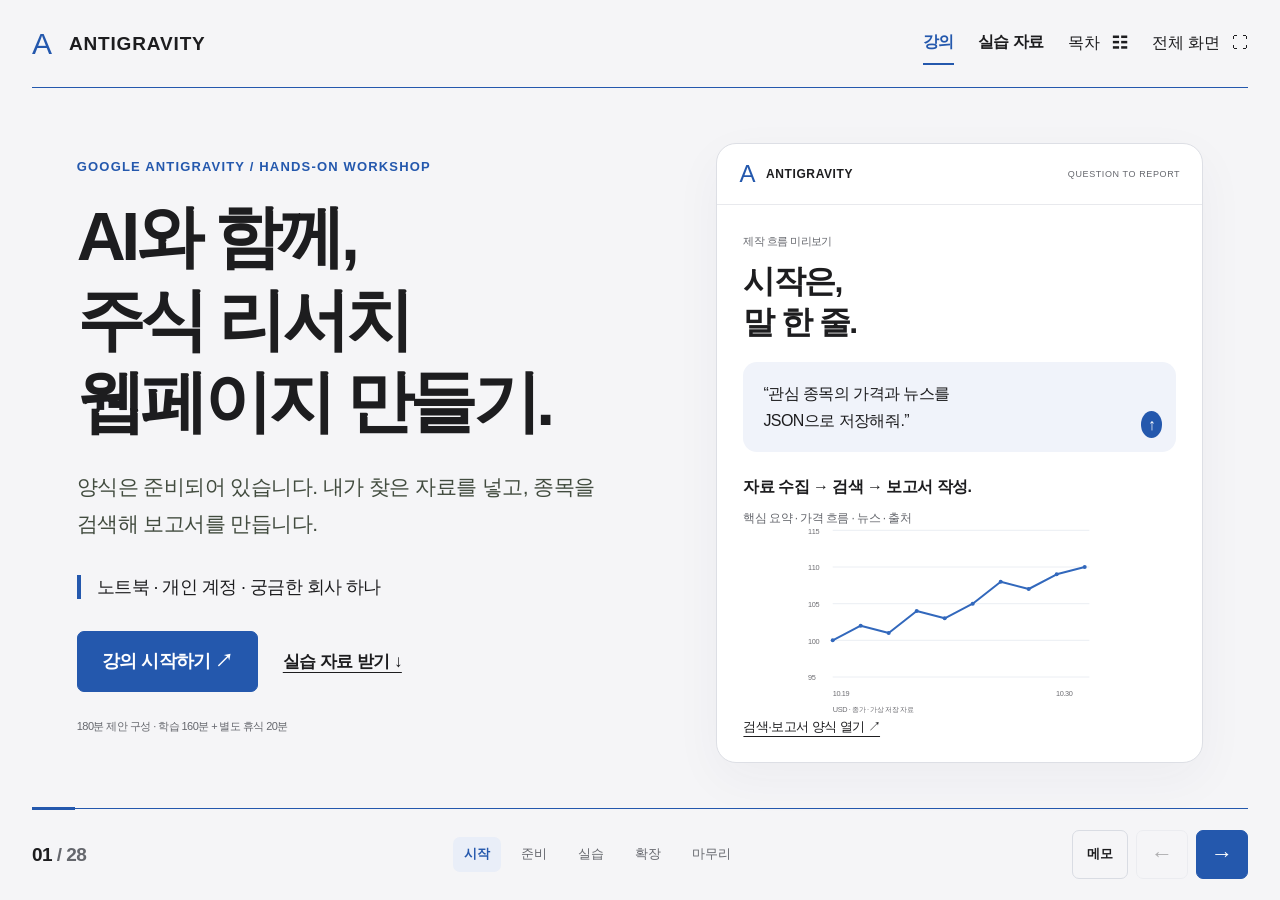
==== index.html @ e97033c8 "Add static stock report course site" ====
<!doctype html>
<html lang="ko">
<head><meta charset="utf-8"><meta name="viewport" content="width=device-width,initial-scale=1"><meta name="theme-color" content="#f5f5f7"><meta name="description" content="AI와 주식 리서치 웹페이지 만들기. 28장 강의, Antigravity 실습 프롬프트, 가격·뉴스 데이터와 보고서 예제."><title>AI와 주식 리서치 웹페이지 만들기 | Antigravity</title><link rel="icon" href="assets/mark.svg" type="image/svg+xml"><link rel="stylesheet" href="styles.css"></head>
<body><a class="skip" href="#main">본문 바로가기</a>
<header><a class="brand" href="#slide-1" aria-label="Antigravity 강의 첫 화면"><svg width="32" height="32" viewBox="0 0 40 40" aria-hidden="true"><path d="m20 3 18 9-18 9L2 12Zm-14 16-4 2 18 9 18-9-4-2M6 28l-4 2 18 9 18-9-4-2" fill="none" stroke="currentColor" stroke-width="3"/></svg>ANTIGRAVITY</a><nav aria-label="주 탐색"><a id="nav-lecture" href="#slide-1">강의</a><a id="nav-materials" href="#materials">실습 자료</a><button id="toc-open" class="nav-button">목차 <span aria-hidden="true">☷</span></button><button id="fullscreen" class="nav-button desktop-action">전체 화면 <span aria-hidden="true">⛶</span></button></nav></header>
<main id="main" tabindex="-1"><div id="deck" aria-label="강의 슬라이드"></div><section id="materials" hidden aria-labelledby="materials-title"></section></main>
<footer id="deck-footer"><div class="slide-number"><span id="current-page">01</span><span class="muted"> / 28</span></div><div id="chapters" aria-label="단원 이동"></div><div class="slide-controls"><button id="notes-toggle" aria-expanded="false" aria-controls="notes-panel" title="발표 메모">메모</button><button id="prev" aria-label="이전 슬라이드">←</button><button id="next" class="solid" aria-label="다음 슬라이드">→</button></div><div class="progress-track"><div id="progress"></div></div></footer>
<aside id="notes-panel" hidden aria-label="발표 메모"><button id="notes-close" aria-label="발표 메모 닫기">×</button><b>진행 메모 · 화면 공유 시 닫아주세요</b><p id="notes-text"></p><small id="notes-time"></small></aside>
<dialog id="toc-dialog" aria-labelledby="toc-title"><div class="dialog-head"><div><small>28 SLIDES / 180 MIN</small><h2 id="toc-title">오늘의 흐름</h2></div><button id="toc-close" aria-label="목차 닫기">×</button></div><p>시간은 제안 구성입니다. 원하는 슬라이드로 이동하세요.</p><div id="toc-list"></div><a class="button solid" href="#materials" id="toc-materials">실습 자료실 열기 ↗</a></dialog>
<div id="toast" role="status" aria-live="polite"></div><noscript><div class="nojs">슬라이드 조작에는 JavaScript가 필요합니다. <a href="materials/lecture.pdf">강의 PDF</a> 또는 <a href="materials/workshop-kit.zip">전체 자료 ZIP</a>을 내려받아 사용할 수 있습니다.</div></noscript>
<script src="content.js"></script><script src="app.js"></script></body></html>
---- styles.css ----
:root{--paper:#f5f5f7;--ink:#1d1d1f;--green:#2458ad;--line:#d9dce3;--muted:#65676d;--light:#e9eef8;--lime:#d3e1fa;--white:#fff;--radius:14px}*{box-sizing:border-box}html{scroll-behavior:smooth}body{margin:0;background:var(--paper);color:var(--ink);font-family:Arial,'Noto Sans CJK KR','Malgun Gothic',sans-serif;letter-spacing:-.035em}button,input,textarea,select{font:inherit}button,a,input,textarea,summary{touch-action:manipulation}button,a{ -webkit-tap-highlight-color:transparent}button{cursor:pointer}a{color:inherit;text-underline-offset:5px}button,.button{border:1px solid var(--line);background:transparent;color:var(--ink);padding:12px 19px;border-radius:7px;font-weight:600;text-decoration:none;display:inline-flex;gap:12px;align-items:center;justify-content:center;line-height:1.4}button:hover,.button:hover{background:var(--light);border-color:var(--green)}button:active,.button:active{transform:translateY(1px)}button:disabled{opacity:.32;cursor:default}button:focus-visible,a:focus-visible,textarea:focus-visible,input:focus-visible,select:focus-visible,summary:focus-visible{outline:3px solid var(--green);outline-offset:4px}.solid{background:var(--green);color:#fff;border-color:var(--green)}.solid:hover{background:#19458c;color:#fff}.muted{color:var(--muted)}[hidden]{display:none!important}.skip{position:fixed;left:20px;top:-80px;background:var(--ink);color:white;z-index:99;padding:15px}.skip:focus{top:10px}header{height:88px;margin:0 32px;border-bottom:1px solid var(--green);display:flex;align-items:center;justify-content:space-between;gap:24px}header .brand{display:flex;align-items:center;gap:10px;font-size:23px;letter-spacing:.015em;font-weight:800;text-decoration:none;white-space:nowrap}.brand svg{color:var(--green)}.brand span{font-weight:400;color:var(--green)}nav{display:flex;align-items:center;gap:24px;font-size:16px}nav>a{font-weight:600;text-decoration:none;padding:10px 0;border-bottom:2px solid transparent}nav>a[aria-current]{border-color:var(--green);color:var(--green)}.nav-button{padding:8px 0;border:0;background:none;font-weight:500}.nav-button:hover{background:none;color:var(--green)}main:focus{outline:none}.slide{min-height:calc(100svh - 180px);padding:50px 6vw 40px;display:flex;flex-direction:column;justify-content:center;max-width:1700px;margin:auto}.slide-layout{display:grid;grid-template-columns:1.15fr 1fr;align-items:center;gap:6vw;width:100%}.slide h1,.slide h2{font-size:clamp(40px,4.8vw,77px);line-height:1.22;font-weight:800;letter-spacing:-.065em;margin:0 0 25px;word-break:keep-all}.slide h1{font-size:clamp(45px,5.8vw,90px)}.slide .lead{font-size:clamp(18px,1.65vw,26px);line-height:1.75;word-break:keep-all;max-width:760px;margin:0 0 26px;color:#424c3f}.slide .kicker{font-size:13px;letter-spacing:.09em;color:var(--green);font-weight:600;margin:0 0 22px}.course-note{border-left:4px solid var(--green);padding-left:16px;font-size:18px;margin:32px 0;color:var(--ink)}.hero-actions{display:flex;align-items:center;gap:25px;flex-wrap:wrap;margin-top:32px}.hero-actions .button{font-size:18px;padding:17px 24px}.text-link{font-size:17px;font-weight:600}.hero-art{display:flex;flex-direction:column;align-items:center;justify-content:center;min-width:0}.hero-art svg{width:100%;max-height:490px;overflow:visible}.hero-art figcaption{font-size:17px;margin-top:20px;text-align:center;letter-spacing:-.02em}.hero-art figure{margin:0}.hero-art small{display:block;text-align:center;color:var(--muted);margin-top:10px;font-size:12px}.items{list-style:none;margin:0;padding:0;width:100%}.items li{border-top:1px solid var(--line);padding:22px 0;display:flex;gap:20px;align-items:baseline;line-height:1.7;font-size:20px;word-break:keep-all}.items li:last-child{border-bottom:1px solid var(--line)}.items .item-index{font-size:12px;font-weight:700;color:var(--green);letter-spacing:.06em}.items b{font-size:21px;display:block;margin-bottom:4px}.items .item-copy{flex:1}.items .item-copy span{font-size:17px;color:var(--muted)}.slide.standard .slide-layout,.slide.contrast .slide-layout{gap:7vw}.slide-caption{font-size:12px;color:var(--muted);line-height:1.7;margin-top:25px}.flow-visual{display:grid;gap:12px}.flow-step{padding:21px 24px;background:var(--light);border-left:4px solid var(--green);font-size:22px;font-weight:700}.flow-step small{font-size:14px;font-weight:400;display:block;margin-top:7px}.flow-arrow{margin:0 25px;color:var(--green)}.prompt-box{background:#f0f3f9;border:1px solid #d1d9e8;border-radius:var(--radius);overflow:hidden}.prompt-top{background:#e5ebf5;display:flex;gap:14px;align-items:center;justify-content:space-between;padding:18px 22px;border-bottom:1px solid #d1d9e8}.prompt-top span{font-size:12px;letter-spacing:.05em;color:var(--green);font-weight:700}.prompt-box pre{white-space:pre-wrap;overflow-wrap:anywhere;line-height:1.8;font:16px/1.8 Arial,'Noto Sans CJK KR','Malgun Gothic',sans-serif;margin:0;padding:22px;letter-spacing:-.02em}.prompt-input{font-size:13px;border-top:1px solid #d1d9e8;margin:0;padding:14px 22px;color:var(--muted);overflow-wrap:anywhere}.prompt-box button{background:var(--paper);padding:8px 13px;font-size:13px;white-space:nowrap}.prompt-lead{font-size:15px;margin:0 0 14px;color:var(--green)}.data-preview{min-width:0}.table-scroll{overflow:auto;border:1px solid var(--line);border-radius:10px;background:#fff}table{border-collapse:collapse;width:100%;font-size:14px;letter-spacing:-.02em}th,td{text-align:left;padding:14px 16px;border-bottom:1px solid var(--line);white-space:nowrap}th{font-size:12px;color:var(--muted);background:#f0f3f8;font-weight:600}tbody tr:last-child td{border-bottom:0}tr.issue{background:#fff3d9}.table-note{font-size:13px;line-height:1.7;color:var(--muted)}.data-label{display:inline-block;color:#695414;background:#fff0c6;padding:6px 10px;border-radius:4px;font-size:12px;margin-bottom:14px;font-weight:700}.bars{display:grid;gap:18px;padding:26px;background:var(--light);border-radius:var(--radius);margin-bottom:20px}.bar-row{display:grid;grid-template-columns:20px 1fr 80px;align-items:center;gap:16px;font-size:15px}.bar-track{background:#dce4f3;height:16px;border-radius:2px}.bar-fill{height:16px;background:var(--green);border-radius:2px}.bar-row:last-child .bar-fill{background:#6489c4}.bar-row strong{font-size:14px}.result-title{font-size:14px;color:var(--muted);margin:0}.comparison{font-size:28px;line-height:1.6;padding:30px;border-left:4px solid var(--green);background:var(--light)}.comparison small{display:block;font-size:15px;margin-top:20px;color:var(--muted)}.quote{font-size:clamp(24px,2.7vw,40px);line-height:1.65;word-break:keep-all;border-top:3px solid var(--green);padding-top:32px}footer{height:92px;margin:0 32px;border-top:1px solid var(--green);display:flex;align-items:center;gap:24px;position:relative}.slide-number{font-size:19px;font-weight:700;min-width:90px;white-space:nowrap;font-variant-numeric:tabular-nums}#chapters{display:flex;gap:9px;margin:auto;flex-wrap:wrap}#chapters button{padding:8px 11px;border:0;font-weight:400;font-size:13px;color:var(--muted)}#chapters button.active{background:var(--light);color:var(--green);font-weight:700}.slide-controls{display:flex;gap:8px}.slide-controls button{padding:8px 14px;font-size:22px;min-width:46px}#notes-toggle{font-size:13px;min-width:auto}.progress-track{position:absolute;top:-2px;left:0;width:100%;height:3px;pointer-events:none}#progress{height:3px;background:var(--green);transition:width .2s}#notes-panel{position:fixed;bottom:100px;right:32px;max-width:520px;width:calc(100% - 40px);border:1px solid var(--green);border-radius:12px;background:#fff;padding:24px;z-index:20;box-shadow:0 15px 60px #20262022;font-size:16px;line-height:1.7}#notes-panel b{font-size:13px;color:var(--green)}#notes-close{float:right;border:0;padding:0 8px;font-size:22px}dialog{border:1px solid var(--line);border-radius:16px;background:var(--paper);color:var(--ink);padding:30px;max-width:860px;width:calc(100% - 32px);max-height:85svh}dialog::backdrop{background:#18231977;backdrop-filter:blur(3px)}.dialog-head{display:flex;justify-content:space-between;gap:20px}.dialog-head small{font-size:12px;letter-spacing:.08em;color:var(--green)}.dialog-head h2{font-size:32px;margin:10px 0}.dialog-head button{align-self:start;font-size:24px;padding:4px 14px}#toc-list{display:grid;grid-template-columns:1fr 1fr;gap:7px;margin:24px 0}#toc-list button{justify-content:start;text-align:left;padding:13px;line-height:1.5;font-weight:500;font-size:14px}#toc-list button.active{border-color:var(--green);background:var(--light)}#toc-list button span{color:var(--green);font-size:12px}#toast{position:fixed;bottom:25px;left:50%;transform:translateX(-50%);padding:13px 22px;background:var(--ink);color:white;border-radius:8px;z-index:100;font-size:14px;max-width:90vw;opacity:0;pointer-events:none;transition:opacity .15s}#toast.visible{opacity:1}.nojs{padding:50px;line-height:2}#materials{max-width:1280px;margin:auto;padding:60px 40px 80px}.resource-heading{display:flex;align-items:end;justify-content:space-between;gap:30px;margin-bottom:30px}.resource-heading h1{font-size:clamp(32px,4.8vw,64px);line-height:1.2;margin:0 0 20px;font-weight:800;letter-spacing:-.06em}.resource-heading p{line-height:1.8;font-size:17px;color:var(--muted);margin:0;max-width:650px}.resource-actions{display:flex;gap:10px;flex-wrap:wrap;margin:25px 0}.resource-tabs{position:sticky;top:0;background:var(--paper);z-index:5;border-top:1px solid var(--line);border-bottom:1px solid var(--line);padding:10px 0;display:flex;gap:6px;flex-wrap:wrap}.resource-tabs button{border:0;font-size:14px}.resource-tabs button[aria-selected=true]{background:var(--green);color:white}.resource-panel{padding-top:35px}.resource-panel h2{font-size:27px;margin:0 0 12px}.resource-panel>.intro{color:var(--muted);line-height:1.8;max-width:800px;margin:0 0 25px}.notice{padding:18px 22px;background:var(--light);border-left:3px solid var(--green);font-size:14px;line-height:1.8;margin:20px 0 30px}.download-list{display:grid;grid-template-columns:1fr 1fr;column-gap:35px}.download-item{display:flex;align-items:center;justify-content:space-between;gap:16px;border-top:1px solid var(--line);padding:24px 0;text-decoration:none}.download-item:hover{color:var(--green)}.download-item b{display:block;font-size:18px;margin-bottom:7px}.download-item small{display:block;color:var(--muted);font-size:13px;line-height:1.6}.download-item .extension{border:1px solid var(--line);padding:8px;border-radius:5px;font-size:11px;letter-spacing:0;min-width:48px;text-align:center}.prompt-resource{padding:24px 0;border-top:1px solid var(--line)}.prompt-resource summary{cursor:pointer;list-style:none;display:flex;gap:20px;align-items:center;font-size:20px;font-weight:700}.prompt-resource summary::after{content:'＋';margin-left:auto;font-weight:400}.prompt-resource[open] summary::after{content:'−'}.prompt-resource summary small{color:var(--green);font-size:13px}.prompt-resource .prompt-box{margin-top:20px}.prompt-resource .download-text{font-size:14px;display:inline-block;margin-top:15px}.filters{display:flex;align-items:center;gap:12px;margin:24px 0;flex-wrap:wrap}.filters label{font-size:14px}.filters select{background:white;color:var(--ink);padding:10px 16px;border:1px solid var(--line);border-radius:6px}.filters small{margin-left:auto;color:var(--muted)}.answer{margin:28px 0;padding:20px 24px;background:var(--light);border-radius:8px}.answer summary{font-weight:700;cursor:pointer}.answer p{line-height:1.9;font-size:15px}.worksheet-grid{display:grid;grid-template-columns:1fr 1fr;gap:22px}.field{display:flex;flex-direction:column;gap:10px}.field label{font-size:15px;font-weight:600}.field textarea{min-height:130px;padding:16px;resize:vertical;background:#fff;border:1px solid var(--line);border-radius:8px;line-height:1.8;letter-spacing:0;color:var(--ink);width:100%}.save-status{font-size:13px;color:var(--green);line-height:1.7}.sources-list{list-style:none;padding:0}.sources-list li{border-top:1px solid var(--line);padding:24px 0}.sources-list a{font-size:17px;font-weight:700;overflow-wrap:anywhere}.sources-list p{line-height:1.8;color:var(--muted);font-size:14px}.resource-bottom{border-top:1px solid var(--line);margin-top:50px;padding-top:25px;display:flex;justify-content:space-between;gap:20px;flex-wrap:wrap;color:var(--muted);font-size:13px}.compact-items{margin-top:20px}.compact-items li{font-size:15px;padding:12px 0}.compact-items b{font-size:16px;margin-bottom:2px}.compact-items .item-copy span{font-size:14px}.print-only{display:none}.panel-links{display:flex;flex-wrap:wrap;gap:12px;margin:20px 0}.diagram-range{margin-top:20px;display:flex;gap:12px;align-items:center;font-size:14px;color:var(--muted)}.diagram-range input{accent-color:var(--green);width:150px;max-width:45vw}.hero .diagram-range{display:none}.slide-source{margin-top:20px;font-size:12px;color:var(--muted);line-height:1.7}
@media(min-width:1600px){.slide{padding-top:65px;padding-bottom:65px}.hero-art svg{max-height:620px}.prompt-box pre{font-size:19px}.items li{padding:28px 0}}
@media(max-width:1050px){header{margin:0 24px}nav{gap:16px}.slide{padding:40px 5vw;min-height:calc(100svh - 170px)}.slide-layout{gap:35px}.slide h1{font-size:54px}.slide h2{font-size:43px}.slide .lead{font-size:18px}.prompt-box pre{font-size:14px}.items li{font-size:17px;padding:17px 0}.items b{font-size:18px}.items .item-copy span{font-size:15px}.hero-art svg{max-height:400px}#chapters button{padding:7px;font-size:12px}footer{margin:0 24px;height:82px}.hero-actions .button{font-size:16px}.hero-actions{gap:20px}.slide-controls{gap:5px}.slide-controls button{padding:8px 11px}#materials{padding:40px 28px}}
@media(max-width:740px){header{height:72px;margin:0 18px;gap:15px}.brand svg{width:26px;height:26px}header .brand{font-size:17px;gap:5px}nav{gap:15px;font-size:13px}.desktop-action{display:none}.nav-button{font-size:13px}.slide{padding:35px 24px 30px;min-height:calc(100svh - 150px)}.slide-layout{grid-template-columns:1fr;gap:28px}.slide h1{font-size:clamp(36px,7.8vw,54px);margin-bottom:18px}.slide h2{font-size:clamp(34px,7vw,47px);margin-bottom:18px}.slide .lead{font-size:17px;margin-bottom:18px;line-height:1.8}.slide .kicker{margin-bottom:16px;font-size:11px}.hero-art svg{max-height:300px;width:280px}.hero-art figcaption{font-size:14px;margin-top:0}.hero .hero-art{order:1}.hero-actions{margin-top:22px;gap:20px}.hero-actions .button{padding:13px 17px}.hero-actions .text-link{font-size:14px}.course-note{font-size:15px;margin:20px 0}.items li{padding:15px 0}.items b{font-size:17px}.items .item-copy span{font-size:15px}#chapters{display:none}footer{margin:0 18px;height:78px;justify-content:space-between}.slide-controls button{padding:8px 13px}.slide-number{font-size:17px}.slide.prompt .slide-layout{gap:20px}.prompt-box pre{font-size:15px;padding:18px;line-height:1.9}.prompt-top{padding:14px 18px}.compact-items{margin-top:10px}.compact-items li{padding:9px 0}#notes-panel{right:20px;bottom:88px}.resource-heading{display:block}.resource-heading h1{font-size:40px}.resource-heading p{font-size:15px}#materials{padding:36px 20px 50px}.resource-actions .button{font-size:13px;padding:11px 13px}.resource-tabs{gap:0;justify-content:space-between}.resource-tabs button{font-size:13px;padding:11px 9px}.download-list,.worksheet-grid{grid-template-columns:1fr}.download-item{padding:20px 0}.prompt-resource summary{font-size:17px}.resource-panel h2{font-size:25px}.resource-panel>.intro{font-size:15px}.resource-panel{padding-top:26px}#toc-list{grid-template-columns:1fr}dialog{padding:23px}.comparison{font-size:24px;padding:24px}.filters small{width:100%;margin-left:0}.bar-row{grid-template-columns:16px 1fr 75px}.data-preview th,.data-preview td{padding:11px}.resource-bottom{line-height:1.8}.flow-step{font-size:20px}}
@media(prefers-reduced-motion:reduce){html{scroll-behavior:auto}*{transition:none!important}}
@media print{@page{size:A4 landscape;margin:12mm}body{background:#fff;font-family:Arial,'Noto Sans CJK KR',sans-serif}header,footer,dialog,#toast,#notes-panel,.hero-actions,.diagram-range,.copy-btn,.resource-tabs,.resource-actions,.resource-bottom,.skip{display:none!important}#deck{display:block!important}#materials{display:none!important}.slide[hidden]{display:flex!important}.slide{min-height:0;height:182mm;max-height:182mm;break-after:page;page-break-after:always;padding:8mm 5mm 5mm;position:relative;justify-content:center}.slide:last-child{break-after:auto;page-break-after:auto}.slide-layout{grid-template-columns:1.1fr 1fr;gap:12mm}.slide h1{font-size:36pt}.slide h2{font-size:29pt}.slide .lead{font-size:13pt;line-height:1.7}.slide .kicker{font-size:9pt;margin-bottom:5mm}.items li{padding:4mm 0}.items b{font-size:13pt}.items .item-copy span{font-size:11pt}.slide-caption,.slide-source{font-size:8pt}.prompt-box pre{font-size:10pt;padding:4mm;line-height:1.65}.prompt-top{padding:3mm 4mm}.prompt-input{font-size:8pt;padding:3mm}.hero-art svg{height:115mm;max-width:100%;width:100%}.course-note{font-size:12pt}.print-only{display:block;position:absolute;bottom:0;left:5mm;font-size:8pt;color:var(--muted)}.table-scroll{overflow:visible}table{font-size:10pt}th,td{padding:3mm}.bars{padding:5mm;gap:4mm}.comparison{font-size:20pt}.flow-step{padding:4mm;font-size:16pt}*{-webkit-print-color-adjust:exact;print-color-adjust:exact}}
header .brand{font-size:19px;letter-spacing:.045em}header .brand svg{display:none}.brand:before{content:'A';color:var(--green);font-size:30px;font-weight:500;margin-right:6px}.hero h1{font-size:clamp(48px,5.3vw,80px)}.report-card{background:#fff;border:1px solid #dddfe5;border-radius:20px;box-shadow:0 16px 50px #2535530b;overflow:hidden}.report-bar{padding:16px 22px;border-bottom:1px solid #e8e9ed;display:flex;align-items:center;gap:10px;font-size:12px;letter-spacing:.05em}.app-mark{color:var(--green);font-size:24px}.report-bar small{font-size:9px;margin-left:auto;color:var(--muted)}.report-card-body{padding:26px}.mini-label{font-size:11px;color:var(--muted)}.report-card h3{font-size:32px;line-height:1.3;margin:12px 0 18px;letter-spacing:-.05em}.request-bubble{background:#f0f3fa;border-radius:14px;padding:18px 20px;font-size:16px;line-height:1.7;position:relative;margin-bottom:25px}.request-bubble span{position:absolute;right:14px;bottom:14px;border-radius:50%;background:#2458ad;color:white;padding:0 7px}.preview-summary b{font-size:16px}.preview-summary p{font-size:12px;color:var(--muted);margin-bottom:0}.report-card .stock-chart{max-height:190px}.stock-chart{width:100%;height:auto;display:block}.report-card-body>a{font-size:13px}.chart-card{border:1px solid var(--line);background:#fff;padding:26px;border-radius:16px}.metric-row{display:flex;gap:22px;justify-content:space-between;margin-top:20px}.metric-row small{font-size:12px;display:block;color:var(--muted);margin-bottom:10px}.metric-row b{font-size:25px}.metric-row em{font-size:13px;font-style:normal;font-weight:400}.file-stack{padding:20px;background:white;border:1px solid var(--line);border-radius:16px}.file-stack>div{padding:28px 14px;display:flex;gap:18px;border-bottom:1px solid var(--line);align-items:center}.file-stack b{font-size:23px;letter-spacing:0}.file-stack small{color:var(--muted);font-size:14px;margin-left:auto}.file-stack>p{padding-left:14px;font-size:14px;color:var(--muted)}.news-row{padding:22px 0;border-top:1px solid var(--line)}.news-row small{font-size:12px;color:var(--muted)}.news-row h4{font-size:19px;margin:10px 0;line-height:1.5}.news-row p,.news-row a,.news-row span{font-size:14px}.news-row p{color:var(--muted)}input[type=search]{border:1px solid var(--line);padding:11px;border-radius:6px;background:white;color:var(--ink);max-width:100%;min-width:0}.hero .slide-layout{grid-template-columns:1.13fr 1fr;gap:7vw}.hero .slide-caption{font-size:11px}@media(max-width:740px){header .brand{font-size:12px;letter-spacing:.02em}.brand:before{font-size:23px;margin-right:0}nav{gap:12px;font-size:12px}.hero .slide-layout{grid-template-columns:1fr;gap:30px}.hero h1{font-size:47px}.report-card-body{padding:22px}.report-card h3{font-size:28px}.file-stack>div{gap:10px;padding:20px 5px}.file-stack b{font-size:18px}.file-stack small{font-size:12px}.metric-row{gap:10px}.metric-row b{font-size:22px}.chart-card{padding:17px}}@media print{.hero .slide-layout{grid-template-columns:1.1fr 1fr;gap:12mm}.hero h1{font-size:36pt}.report-card-body{padding:4mm}.report-card h3{font-size:18pt;margin:3mm 0}.report-bar{padding:3mm}.request-bubble{font-size:10pt;padding:3mm;margin:3mm 0}.report-card .stock-chart{max-height:48mm}.chart-card{padding:5mm}.file-stack>div{padding:7mm 3mm}.stock-chart{max-height:85mm}.metric-row b{font-size:19pt}}
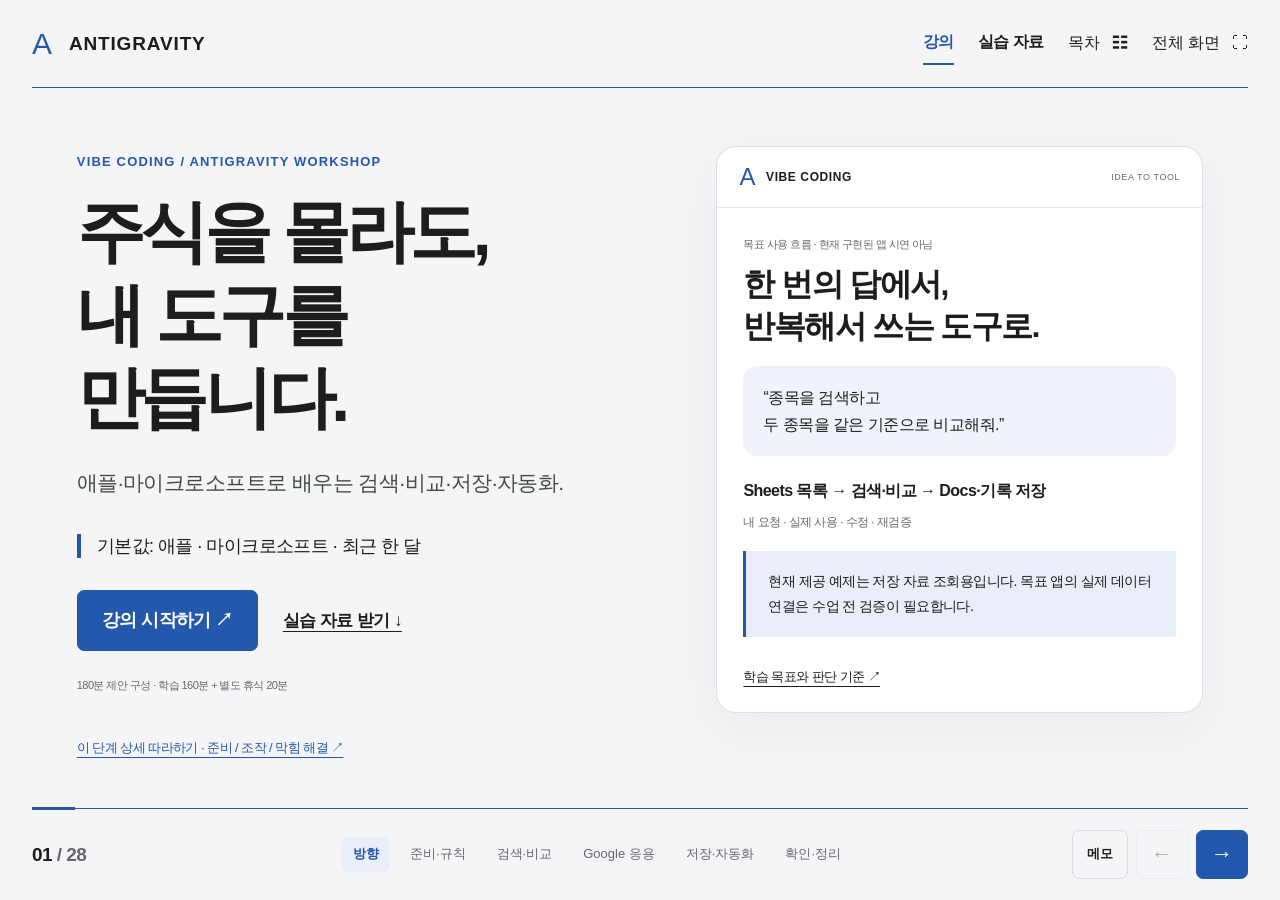
==== commit 64c30657: "Update site to the requested slide deck" ====
--- a/index.html
+++ b/index.html
@@ -1,6 +1,6 @@
 <!doctype html>
 <html lang="ko">
-<head><meta charset="utf-8"><meta name="viewport" content="width=device-width,initial-scale=1"><meta name="theme-color" content="#f5f5f7"><meta name="description" content="AI와 주식 리서치 웹페이지 만들기. 28장 강의, Antigravity 실습 프롬프트, 가격·뉴스 데이터와 보고서 예제."><title>AI와 주식 리서치 웹페이지 만들기 | Antigravity</title><link rel="icon" href="assets/mark.svg" type="image/svg+xml"><link rel="stylesheet" href="styles.css"></head>
+<head><meta charset="utf-8"><meta name="viewport" content="width=device-width,initial-scale=1"><meta name="theme-color" content="#f5f5f7"><meta name="description" content="AI와 나만의 주식 리서치 도구 만들기. 28장 강의, 빈칸 없는 요청 24개, 초보자 상세 교재와 Google 앱·Firebase·자동화 응용을 포함한 3시간 수업."><title>AI와 나만의 주식 리서치 도구 만들기 | Antigravity</title><link rel="icon" href="assets/mark.svg" type="image/svg+xml"><link rel="stylesheet" href="styles.css?v=6de6c22e990b"></head>
 <body><a class="skip" href="#main">본문 바로가기</a>
 <header><a class="brand" href="#slide-1" aria-label="Antigravity 강의 첫 화면"><svg width="32" height="32" viewBox="0 0 40 40" aria-hidden="true"><path d="m20 3 18 9-18 9L2 12Zm-14 16-4 2 18 9 18-9-4-2M6 28l-4 2 18 9 18-9-4-2" fill="none" stroke="currentColor" stroke-width="3"/></svg>ANTIGRAVITY</a><nav aria-label="주 탐색"><a id="nav-lecture" href="#slide-1">강의</a><a id="nav-materials" href="#materials">실습 자료</a><button id="toc-open" class="nav-button">목차 <span aria-hidden="true">☷</span></button><button id="fullscreen" class="nav-button desktop-action">전체 화면 <span aria-hidden="true">⛶</span></button></nav></header>
 <main id="main" tabindex="-1"><div id="deck" aria-label="강의 슬라이드"></div><section id="materials" hidden aria-labelledby="materials-title"></section></main>
@@ -8,4 +8,4 @@
 <aside id="notes-panel" hidden aria-label="발표 메모"><button id="notes-close" aria-label="발표 메모 닫기">×</button><b>진행 메모 · 화면 공유 시 닫아주세요</b><p id="notes-text"></p><small id="notes-time"></small></aside>
 <dialog id="toc-dialog" aria-labelledby="toc-title"><div class="dialog-head"><div><small>28 SLIDES / 180 MIN</small><h2 id="toc-title">오늘의 흐름</h2></div><button id="toc-close" aria-label="목차 닫기">×</button></div><p>시간은 제안 구성입니다. 원하는 슬라이드로 이동하세요.</p><div id="toc-list"></div><a class="button solid" href="#materials" id="toc-materials">실습 자료실 열기 ↗</a></dialog>
 <div id="toast" role="status" aria-live="polite"></div><noscript><div class="nojs">슬라이드 조작에는 JavaScript가 필요합니다. <a href="materials/lecture.pdf">강의 PDF</a> 또는 <a href="materials/workshop-kit.zip">전체 자료 ZIP</a>을 내려받아 사용할 수 있습니다.</div></noscript>
-<script src="content.js"></script><script src="app.js"></script></body></html>
+<script src="content.js?v=da74cb90b670"></script><script src="app.js?v=c0c71d96e791"></script></body></html>
--- a/styles.css
+++ b/styles.css
@@ -5,3 +5,5 @@
 @media(prefers-reduced-motion:reduce){html{scroll-behavior:auto}*{transition:none!important}}
 @media print{@page{size:A4 landscape;margin:12mm}body{background:#fff;font-family:Arial,'Noto Sans CJK KR',sans-serif}header,footer,dialog,#toast,#notes-panel,.hero-actions,.diagram-range,.copy-btn,.resource-tabs,.resource-actions,.resource-bottom,.skip{display:none!important}#deck{display:block!important}#materials{display:none!important}.slide[hidden]{display:flex!important}.slide{min-height:0;height:182mm;max-height:182mm;break-after:page;page-break-after:always;padding:8mm 5mm 5mm;position:relative;justify-content:center}.slide:last-child{break-after:auto;page-break-after:auto}.slide-layout{grid-template-columns:1.1fr 1fr;gap:12mm}.slide h1{font-size:36pt}.slide h2{font-size:29pt}.slide .lead{font-size:13pt;line-height:1.7}.slide .kicker{font-size:9pt;margin-bottom:5mm}.items li{padding:4mm 0}.items b{font-size:13pt}.items .item-copy span{font-size:11pt}.slide-caption,.slide-source{font-size:8pt}.prompt-box pre{font-size:10pt;padding:4mm;line-height:1.65}.prompt-top{padding:3mm 4mm}.prompt-input{font-size:8pt;padding:3mm}.hero-art svg{height:115mm;max-width:100%;width:100%}.course-note{font-size:12pt}.print-only{display:block;position:absolute;bottom:0;left:5mm;font-size:8pt;color:var(--muted)}.table-scroll{overflow:visible}table{font-size:10pt}th,td{padding:3mm}.bars{padding:5mm;gap:4mm}.comparison{font-size:20pt}.flow-step{padding:4mm;font-size:16pt}*{-webkit-print-color-adjust:exact;print-color-adjust:exact}}
 header .brand{font-size:19px;letter-spacing:.045em}header .brand svg{display:none}.brand:before{content:'A';color:var(--green);font-size:30px;font-weight:500;margin-right:6px}.hero h1{font-size:clamp(48px,5.3vw,80px)}.report-card{background:#fff;border:1px solid #dddfe5;border-radius:20px;box-shadow:0 16px 50px #2535530b;overflow:hidden}.report-bar{padding:16px 22px;border-bottom:1px solid #e8e9ed;display:flex;align-items:center;gap:10px;font-size:12px;letter-spacing:.05em}.app-mark{color:var(--green);font-size:24px}.report-bar small{font-size:9px;margin-left:auto;color:var(--muted)}.report-card-body{padding:26px}.mini-label{font-size:11px;color:var(--muted)}.report-card h3{font-size:32px;line-height:1.3;margin:12px 0 18px;letter-spacing:-.05em}.request-bubble{background:#f0f3fa;border-radius:14px;padding:18px 20px;font-size:16px;line-height:1.7;position:relative;margin-bottom:25px}.request-bubble span{position:absolute;right:14px;bottom:14px;border-radius:50%;background:#2458ad;color:white;padding:0 7px}.preview-summary b{font-size:16px}.preview-summary p{font-size:12px;color:var(--muted);margin-bottom:0}.report-card .stock-chart{max-height:190px}.stock-chart{width:100%;height:auto;display:block}.report-card-body>a{font-size:13px}.chart-card{border:1px solid var(--line);background:#fff;padding:26px;border-radius:16px}.metric-row{display:flex;gap:22px;justify-content:space-between;margin-top:20px}.metric-row small{font-size:12px;display:block;color:var(--muted);margin-bottom:10px}.metric-row b{font-size:25px}.metric-row em{font-size:13px;font-style:normal;font-weight:400}.file-stack{padding:20px;background:white;border:1px solid var(--line);border-radius:16px}.file-stack>div{padding:28px 14px;display:flex;gap:18px;border-bottom:1px solid var(--line);align-items:center}.file-stack b{font-size:23px;letter-spacing:0}.file-stack small{color:var(--muted);font-size:14px;margin-left:auto}.file-stack>p{padding-left:14px;font-size:14px;color:var(--muted)}.news-row{padding:22px 0;border-top:1px solid var(--line)}.news-row small{font-size:12px;color:var(--muted)}.news-row h4{font-size:19px;margin:10px 0;line-height:1.5}.news-row p,.news-row a,.news-row span{font-size:14px}.news-row p{color:var(--muted)}input[type=search]{border:1px solid var(--line);padding:11px;border-radius:6px;background:white;color:var(--ink);max-width:100%;min-width:0}.hero .slide-layout{grid-template-columns:1.13fr 1fr;gap:7vw}.hero .slide-caption{font-size:11px}@media(max-width:740px){header .brand{font-size:12px;letter-spacing:.02em}.brand:before{font-size:23px;margin-right:0}nav{gap:12px;font-size:12px}.hero .slide-layout{grid-template-columns:1fr;gap:30px}.hero h1{font-size:47px}.report-card-body{padding:22px}.report-card h3{font-size:28px}.file-stack>div{gap:10px;padding:20px 5px}.file-stack b{font-size:18px}.file-stack small{font-size:12px}.metric-row{gap:10px}.metric-row b{font-size:22px}.chart-card{padding:17px}}@media print{.hero .slide-layout{grid-template-columns:1.1fr 1fr;gap:12mm}.hero h1{font-size:36pt}.report-card-body{padding:4mm}.report-card h3{font-size:18pt;margin:3mm 0}.report-bar{padding:3mm}.request-bubble{font-size:10pt;padding:3mm;margin:3mm 0}.report-card .stock-chart{max-height:48mm}.chart-card{padding:5mm}.file-stack>div{padding:7mm 3mm}.stock-chart{max-height:85mm}.metric-row b{font-size:19pt}}
+
+.prompt-help{padding:4px 22px 18px;margin:0;font-size:15px;line-height:1.8}.prompt-help dt{font-weight:700;color:var(--green);margin-top:12px}.prompt-help dd{margin:0}.guide-link{font-size:13px;color:var(--green);margin:24px 0 0;line-height:1.7}@media print{.guide-link{display:none}}
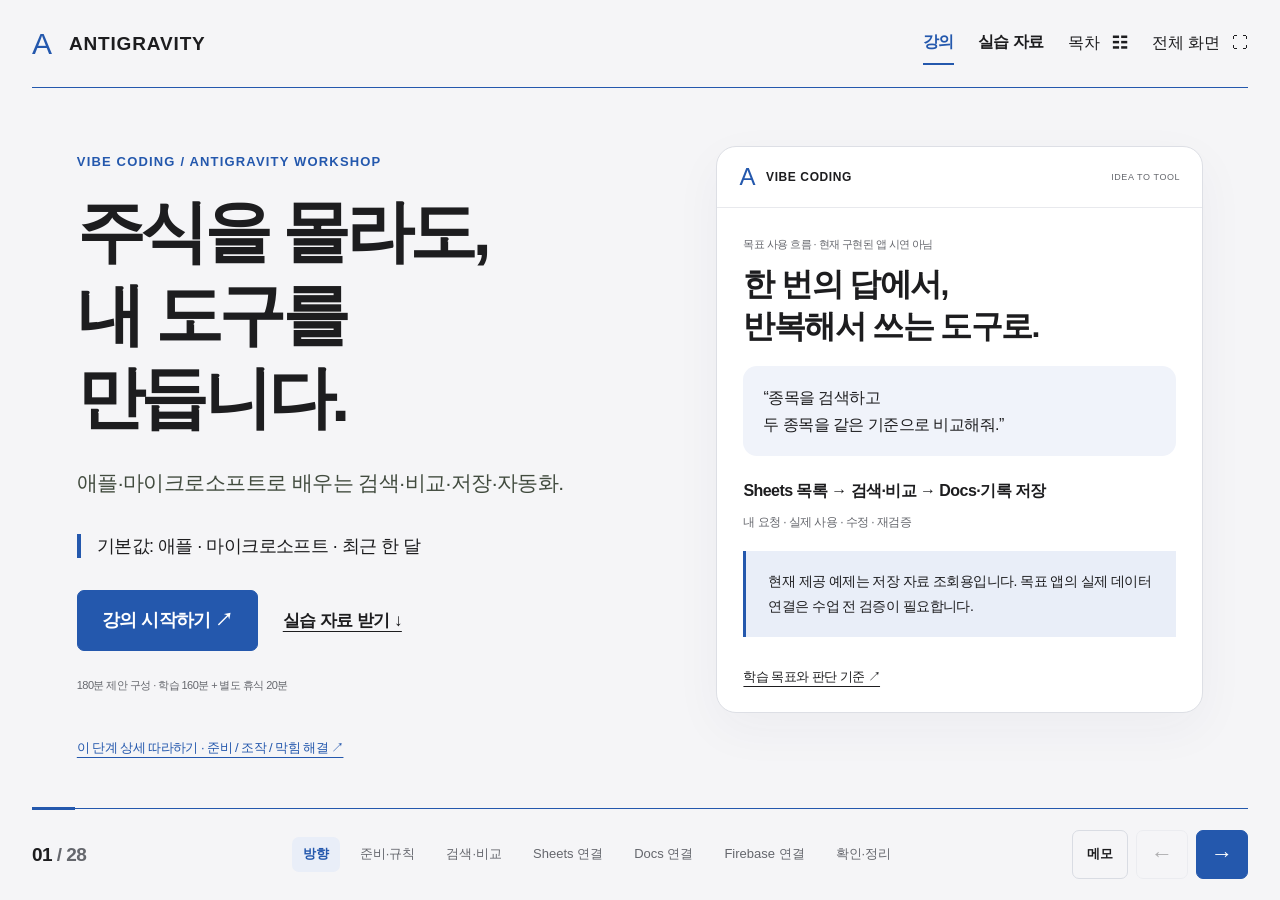
==== commit 7a83500a: "Sync source slide 12 course files" ====
--- a/index.html
+++ b/index.html
@@ -1,6 +1,6 @@
 <!doctype html>
 <html lang="ko">
-<head><meta charset="utf-8"><meta name="viewport" content="width=device-width,initial-scale=1"><meta name="theme-color" content="#f5f5f7"><meta name="description" content="AI와 나만의 주식 리서치 도구 만들기. 28장 강의, 빈칸 없는 요청 24개, 초보자 상세 교재와 Google 앱·Firebase·자동화 응용을 포함한 3시간 수업."><title>AI와 나만의 주식 리서치 도구 만들기 | Antigravity</title><link rel="icon" href="assets/mark.svg" type="image/svg+xml"><link rel="stylesheet" href="styles.css?v=6de6c22e990b"></head>
+<head><meta charset="utf-8"><meta name="viewport" content="width=device-width,initial-scale=1"><meta name="theme-color" content="#f5f5f7"><meta name="description" content="AI와 나만의 주식 리서치 도구 만들기. 1~9페이지 보존. P02 결과물에서 Sheets·Docs·Firebase를 차례대로 연결하는 3시간 수업."><title>AI와 나만의 주식 리서치 도구 만들기 | Antigravity</title><link rel="icon" href="assets/mark.svg" type="image/svg+xml"><link rel="stylesheet" href="styles.css?v=6de6c22e990b"></head>
 <body><a class="skip" href="#main">본문 바로가기</a>
 <header><a class="brand" href="#slide-1" aria-label="Antigravity 강의 첫 화면"><svg width="32" height="32" viewBox="0 0 40 40" aria-hidden="true"><path d="m20 3 18 9-18 9L2 12Zm-14 16-4 2 18 9 18-9-4-2M6 28l-4 2 18 9 18-9-4-2" fill="none" stroke="currentColor" stroke-width="3"/></svg>ANTIGRAVITY</a><nav aria-label="주 탐색"><a id="nav-lecture" href="#slide-1">강의</a><a id="nav-materials" href="#materials">실습 자료</a><button id="toc-open" class="nav-button">목차 <span aria-hidden="true">☷</span></button><button id="fullscreen" class="nav-button desktop-action">전체 화면 <span aria-hidden="true">⛶</span></button></nav></header>
 <main id="main" tabindex="-1"><div id="deck" aria-label="강의 슬라이드"></div><section id="materials" hidden aria-labelledby="materials-title"></section></main>
@@ -8,4 +8,4 @@
 <aside id="notes-panel" hidden aria-label="발표 메모"><button id="notes-close" aria-label="발표 메모 닫기">×</button><b>진행 메모 · 화면 공유 시 닫아주세요</b><p id="notes-text"></p><small id="notes-time"></small></aside>
 <dialog id="toc-dialog" aria-labelledby="toc-title"><div class="dialog-head"><div><small>28 SLIDES / 180 MIN</small><h2 id="toc-title">오늘의 흐름</h2></div><button id="toc-close" aria-label="목차 닫기">×</button></div><p>시간은 제안 구성입니다. 원하는 슬라이드로 이동하세요.</p><div id="toc-list"></div><a class="button solid" href="#materials" id="toc-materials">실습 자료실 열기 ↗</a></dialog>
 <div id="toast" role="status" aria-live="polite"></div><noscript><div class="nojs">슬라이드 조작에는 JavaScript가 필요합니다. <a href="materials/lecture.pdf">강의 PDF</a> 또는 <a href="materials/workshop-kit.zip">전체 자료 ZIP</a>을 내려받아 사용할 수 있습니다.</div></noscript>
-<script src="content.js?v=da74cb90b670"></script><script src="app.js?v=c0c71d96e791"></script></body></html>
+<script src="content.js?v=0c6140681cb9"></script><script src="app.js?v=c5e4eafdd425"></script></body></html>
